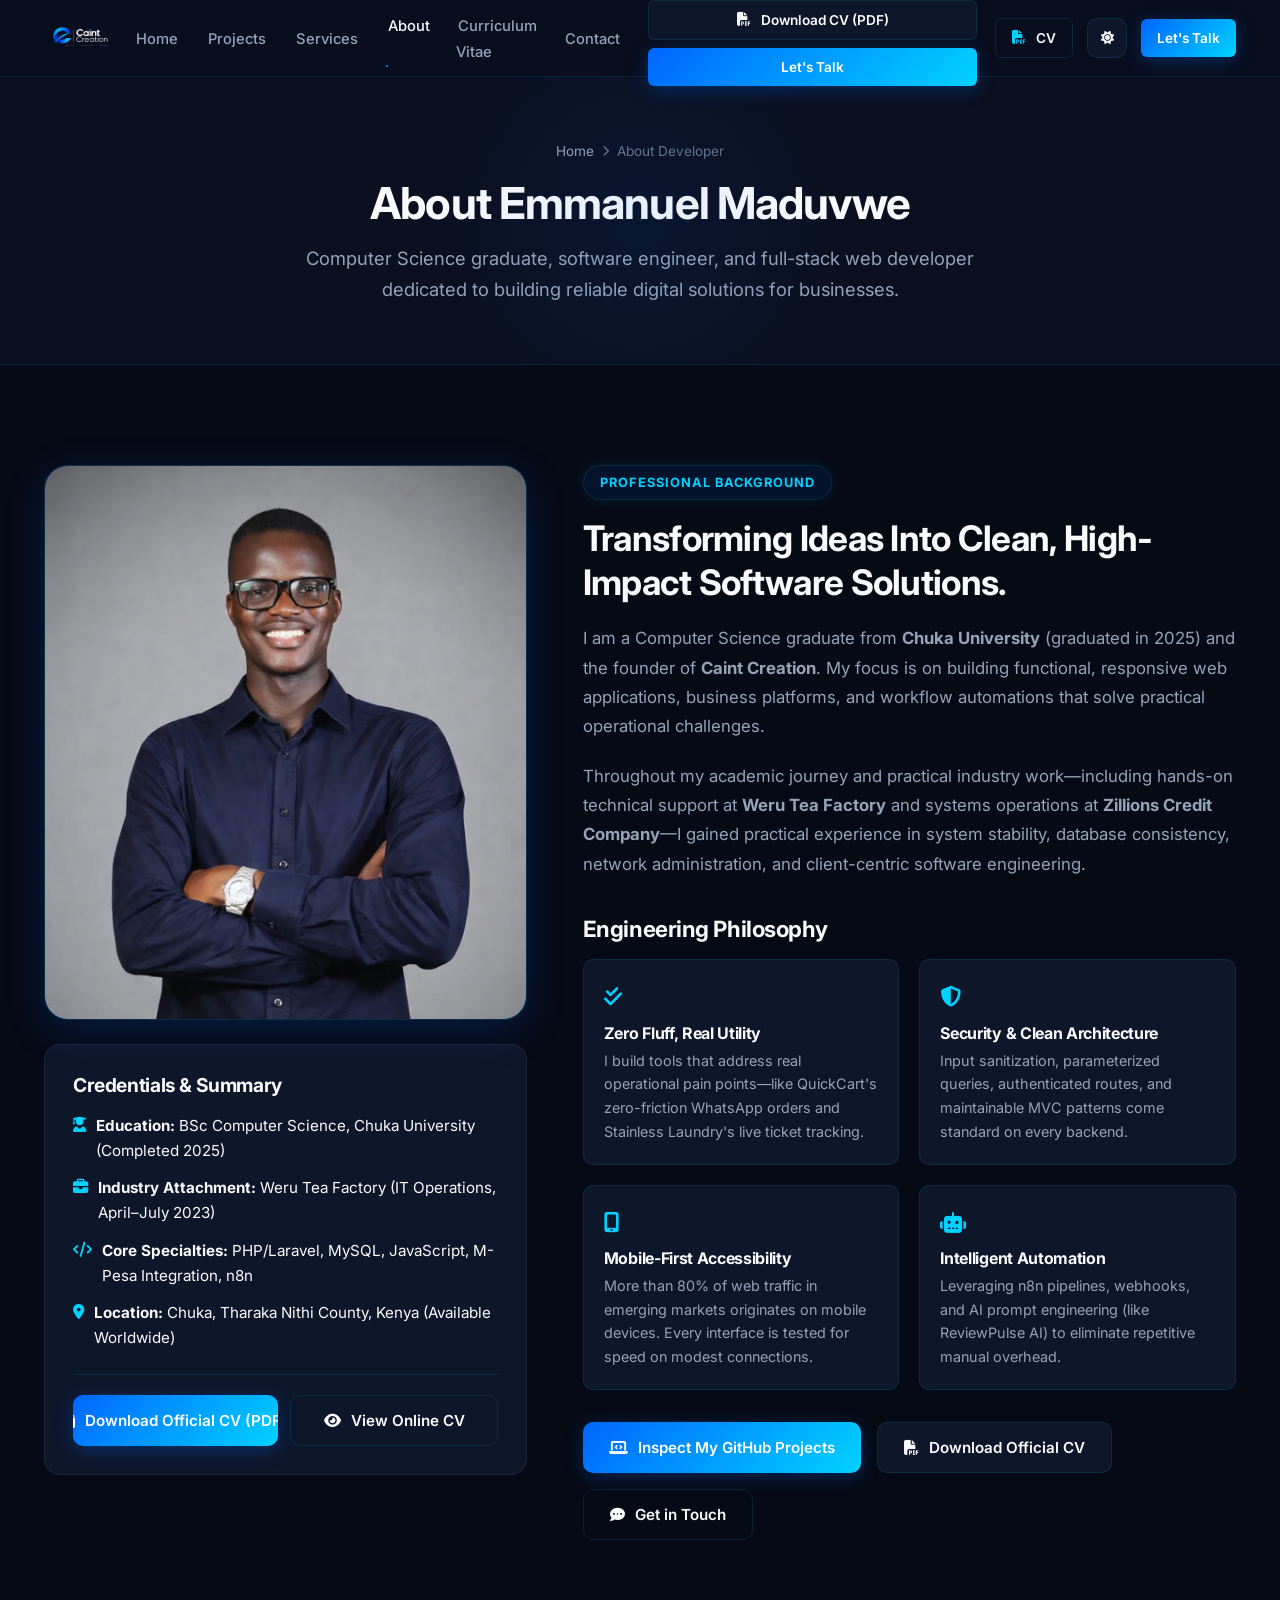
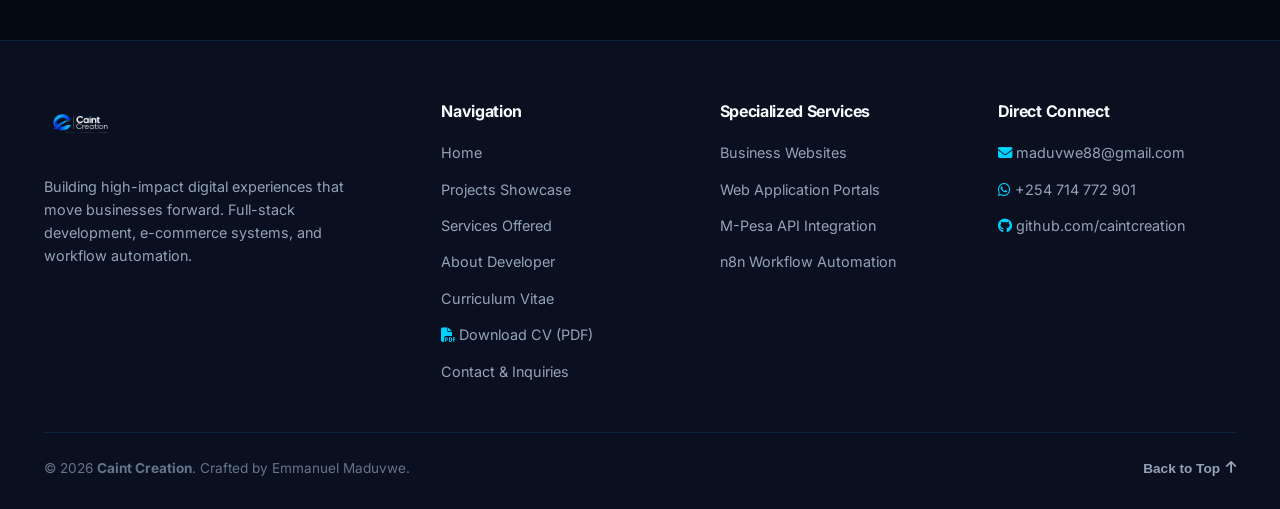
==== about.html @ a436d1d5 "Complete professional portfolio upgrade for Caint Creation: multi-page hub, verified GitHub projects" ====
<!DOCTYPE html>
<html lang="en">
<head>
  <meta charset="UTF-8">
  <meta name="viewport" content="width=device-width, initial-scale=1.0">
  <title>About Developer &amp; Brand | Caint Creation</title>
  <meta name="description" content="Learn more about Emmanuel Maduvwe, founder of Caint Creation. Computer Science graduate from Chuka University (2025), full-stack web developer, and software engineer in Kenya.">
  <link rel="canonical" href="https://caintcreation.dev/about.html">

  <link rel="icon" type="image/png" href="LOGO.png">
  <link rel="preconnect" href="https://fonts.googleapis.com">
  <link rel="preconnect" href="https://fonts.gstatic.com" crossorigin>
  <link href="https://fonts.googleapis.com/css2?family=Inter:wght@300;400;500;600;700;800;900&family=JetBrains+Mono:wght@400;500;600&display=swap" rel="stylesheet">
  <link rel="stylesheet" href="https://cdnjs.cloudflare.com/ajax/libs/font-awesome/6.5.1/css/all.min.css">
  <link rel="stylesheet" href="style.css">
</head>

<body class="dark-mode">
  <div id="scroll-progress"></div>
  <div class="nav-backdrop" id="nav-backdrop" aria-hidden="true"></div>

  <!-- Header -->
  <header>
    <nav class="navbar" aria-label="Main Navigation">
      <div class="container nav-container">
        <a href="index.html" class="logo" aria-label="Caint Creation Homepage">
          <img src="LOGO.png" alt="Caint Creation Official Logo" class="brand-logo-img">
        </a>

        <ul class="nav-links" id="nav-links">
          <li><a href="index.html" class="nav-link">Home</a></li>
          <li><a href="projects.html" class="nav-link">Projects</a></li>
          <li><a href="services.html" class="nav-link">Services</a></li>
          <li><a href="about.html" class="nav-link active">About</a></li>
          <li><a href="cv.html" class="nav-link">Curriculum Vitae</a></li>
          <li><a href="contact.html" class="nav-link">Contact</a></li>
          <li class="mobile-only" style="margin-top: 10px; width: 100%;">
            <a href="Emmanuel_Maduvwe_Professional_CV.pdf" download="Emmanuel_Maduvwe_Professional_CV.pdf" class="btn btn-secondary btn-sm" style="width: 100%; margin-bottom: 8px;">
              <i class="fas fa-file-pdf"></i> Download CV (PDF)
            </a>
            <a href="contact.html" class="btn btn-primary btn-sm" style="width: 100%;">Let's Talk</a>
          </li>
        </ul>

        <div class="nav-actions">
          <a href="Emmanuel_Maduvwe_Professional_CV.pdf" download="Emmanuel_Maduvwe_Professional_CV.pdf" class="btn btn-sm btn-outline desktop-only" title="Download Official CV PDF">
            <i class="fas fa-file-pdf highlight"></i> CV
          </a>
          <button class="theme-toggle" id="theme-toggle" aria-label="Toggle theme">
            <i class="fas fa-sun"></i>
          </button>
          <a href="contact.html" class="btn btn-primary btn-sm desktop-only">Let's Talk</a>
          <button class="hamburger" id="hamburger" aria-expanded="false" aria-label="Toggle navigation menu">
            <i class="fas fa-bars"></i>
          </button>
        </div>
      </div>
    </nav>
  </header>

  <main>
    <!-- Page Header -->
    <section class="page-header">
      <div class="container">
        <div class="breadcrumb">
          <a href="index.html">Home</a>
          <i class="fas fa-chevron-right" style="font-size: 0.7rem;"></i>
          <span>About Developer</span>
        </div>
        <h1 class="page-title">About Emmanuel Maduvwe</h1>
        <p class="page-desc">
          Computer Science graduate, software engineer, and full-stack web developer dedicated to building reliable digital solutions for businesses.
        </p>
      </div>
    </section>

    <!-- Detailed Biography Section -->
    <section class="section-padding">
      <div class="container">
        <div style="display: grid; grid-template-columns: 0.85fr 1.15fr; gap: 56px; align-items: start;">
          <!-- Visual & Credentials Card -->
          <div>
            <div class="portrait-frame" style="max-width: 100%; margin-bottom: 24px;">
              <img src="me2.png" alt="Emmanuel Maduvwe - Founder &amp; Developer at Caint Creation" class="portrait-img">
            </div>

            <div style="background: var(--bg-card); border: 1px solid var(--border-card); border-radius: var(--radius-lg); padding: 28px;">
              <h3 style="font-size: 1.2rem; margin-bottom: 16px;">Credentials &amp; Summary</h3>
              <ul style="list-style: none; display: flex; flex-direction: column; gap: 12px; font-size: 0.95rem;">
                <li style="display: flex; gap: 10px;">
                  <i class="fas fa-user-graduate highlight" style="margin-top: 4px;"></i>
                  <span><strong>Education:</strong> BSc Computer Science, Chuka University (Completed 2025)</span>
                </li>
                <li style="display: flex; gap: 10px;">
                  <i class="fas fa-briefcase highlight" style="margin-top: 4px;"></i>
                  <span><strong>Industry Attachment:</strong> Weru Tea Factory (IT Operations, April&ndash;July 2023)</span>
                </li>
                <li style="display: flex; gap: 10px;">
                  <i class="fas fa-code highlight" style="margin-top: 4px;"></i>
                  <span><strong>Core Specialties:</strong> PHP/Laravel, MySQL, JavaScript, M-Pesa Integration, n8n</span>
                </li>
                <li style="display: flex; gap: 10px;">
                  <i class="fas fa-map-marker-alt highlight" style="margin-top: 4px;"></i>
                  <span><strong>Location:</strong> Chuka, Tharaka Nithi County, Kenya (Available Worldwide)</span>
                </li>
              </ul>

              <div style="margin-top: 24px; padding-top: 20px; border-top: 1px solid var(--border-color); display: flex; gap: 12px; flex-wrap: wrap;">
                <a href="Emmanuel_Maduvwe_Professional_CV.pdf" download="Emmanuel_Maduvwe_Professional_CV.pdf" class="btn btn-primary" style="flex: 1;">
                  <i class="fas fa-file-download"></i> Download Official CV (PDF)
                </a>
                <a href="cv.html" class="btn btn-outline" style="flex: 1;">
                  <i class="fas fa-eye"></i> View Online CV
                </a>
              </div>
            </div>
          </div>

          <!-- Professional Story -->
          <div>
            <span class="section-eyebrow">Professional Background</span>
            <h2 style="font-size: 2.2rem; margin-bottom: 20px; letter-spacing: -0.02em;">
              Transforming Ideas Into Clean, High-Impact Software Solutions.
            </h2>

            <p style="font-size: 1.05rem; line-height: 1.75; color: var(--text-secondary); margin-bottom: 20px;">
              I am a Computer Science graduate from <strong>Chuka University</strong> (graduated in 2025) and the founder of <strong>Caint Creation</strong>. My focus is on building functional, responsive web applications, business platforms, and workflow automations that solve practical operational challenges.
            </p>

            <p style="font-size: 1.05rem; line-height: 1.75; color: var(--text-secondary); margin-bottom: 20px;">
              Throughout my academic journey and practical industry work—including hands-on technical support at <strong>Weru Tea Factory</strong> and systems operations at <strong>Zillions Credit Company</strong>—I gained practical experience in system stability, database consistency, network administration, and client-centric software engineering.
            </p>

            <h3 style="font-size: 1.4rem; margin-top: 36px; margin-bottom: 16px;">Engineering Philosophy</h3>
            <div style="display: grid; grid-template-columns: 1fr 1fr; gap: 20px; margin-bottom: 32px;">
              <div style="background: var(--bg-card); padding: 20px; border-radius: var(--radius-md); border: 1px solid var(--border-color);">
                <div style="font-size: 1.3rem; color: var(--accent-primary); margin-bottom: 8px;"><i class="fas fa-check-double"></i></div>
                <h4 style="margin-bottom: 6px;">Zero Fluff, Real Utility</h4>
                <p style="font-size: 0.9rem; color: var(--text-secondary);">I build tools that address real operational pain points—like QuickCart's zero-friction WhatsApp orders and Stainless Laundry's live ticket tracking.</p>
              </div>

              <div style="background: var(--bg-card); padding: 20px; border-radius: var(--radius-md); border: 1px solid var(--border-color);">
                <div style="font-size: 1.3rem; color: var(--accent-primary); margin-bottom: 8px;"><i class="fas fa-shield-alt"></i></div>
                <h4 style="margin-bottom: 6px;">Security &amp; Clean Architecture</h4>
                <p style="font-size: 0.9rem; color: var(--text-secondary);">Input sanitization, parameterized queries, authenticated routes, and maintainable MVC patterns come standard on every backend.</p>
              </div>

              <div style="background: var(--bg-card); padding: 20px; border-radius: var(--radius-md); border: 1px solid var(--border-color);">
                <div style="font-size: 1.3rem; color: var(--accent-primary); margin-bottom: 8px;"><i class="fas fa-mobile-alt"></i></div>
                <h4 style="margin-bottom: 6px;">Mobile-First Accessibility</h4>
                <p style="font-size: 0.9rem; color: var(--text-secondary);">More than 80% of web traffic in emerging markets originates on mobile devices. Every interface is tested for speed on modest connections.</p>
              </div>

              <div style="background: var(--bg-card); padding: 20px; border-radius: var(--radius-md); border: 1px solid var(--border-color);">
                <div style="font-size: 1.3rem; color: var(--accent-primary); margin-bottom: 8px;"><i class="fas fa-robot"></i></div>
                <h4 style="margin-bottom: 6px;">Intelligent Automation</h4>
                <p style="font-size: 0.9rem; color: var(--text-secondary);">Leveraging n8n pipelines, webhooks, and AI prompt engineering (like ReviewPulse AI) to eliminate repetitive manual overhead.</p>
              </div>
            </div>

            <div style="display: flex; gap: 16px; flex-wrap: wrap;">
              <a href="projects.html" class="btn btn-primary">
                <i class="fas fa-laptop-code"></i> Inspect My GitHub Projects
              </a>
              <a href="Emmanuel_Maduvwe_Professional_CV.pdf" download="Emmanuel_Maduvwe_Professional_CV.pdf" class="btn btn-secondary">
                <i class="fas fa-file-pdf"></i> Download Official CV
              </a>
              <a href="contact.html" class="btn btn-outline">
                <i class="fas fa-comment-dots"></i> Get in Touch
              </a>
            </div>
          </div>
        </div>
      </div>
    </section>
  </main>

  <!-- Footer -->
  <footer class="footer">
    <div class="container">
      <div class="footer-top">
        <div class="footer-brand">
          <a href="index.html" class="logo" style="margin-bottom: 12px; display: inline-flex;">
            <img src="LOGO.png" alt="Caint Creation Logo" class="brand-logo-img">
          </a>
          <p>
            Building high-impact digital experiences that move businesses forward. Full-stack development, e-commerce systems, and workflow automation.
          </p>
        </div>

        <div class="footer-col">
          <h4>Navigation</h4>
          <ul class="footer-links">
            <li><a href="index.html">Home</a></li>
            <li><a href="projects.html">Projects Showcase</a></li>
            <li><a href="services.html">Services Offered</a></li>
            <li><a href="about.html">About Developer</a></li>
            <li><a href="cv.html">Curriculum Vitae</a></li>
            <li><a href="Emmanuel_Maduvwe_Professional_CV.pdf" download="Emmanuel_Maduvwe_Professional_CV.pdf"><i class="fas fa-file-pdf highlight"></i> Download CV (PDF)</a></li>
            <li><a href="contact.html">Contact &amp; Inquiries</a></li>
          </ul>
        </div>

        <div class="footer-col">
          <h4>Specialized Services</h4>
          <ul class="footer-links">
            <li><a href="services.html#websites">Business Websites</a></li>
            <li><a href="services.html#webapps">Web Application Portals</a></li>
            <li><a href="services.html#payments">M-Pesa API Integration</a></li>
            <li><a href="services.html#automation">n8n Workflow Automation</a></li>
          </ul>
        </div>

        <div class="footer-col">
          <h4>Direct Connect</h4>
          <ul class="footer-links">
            <li><a href="mailto:maduvwe88@gmail.com"><i class="fas fa-envelope highlight"></i> maduvwe88@gmail.com</a></li>
            <li><a href="https://wa.me/254714772901" target="_blank" rel="noopener noreferrer"><i class="fab fa-whatsapp highlight"></i> +254 714 772 901</a></li>
            <li><a href="https://github.com/caintcreation" target="_blank" rel="noopener noreferrer"><i class="fab fa-github highlight"></i> github.com/caintcreation</a></li>
          </ul>
        </div>
      </div>

      <div class="footer-bottom">
        <div>
          &copy; <span id="current-year">2026</span> <strong>Caint Creation</strong>. Crafted by Emmanuel Maduvwe.
        </div>
        <button class="back-to-top" id="back-to-top" aria-label="Scroll back to top">
          Back to Top <i class="fas fa-arrow-up"></i>
        </button>
      </div>
    </div>
  </footer>

  <script src="script.js"></script>
</body>
</html>
---- style.css ----
/* ==========================================================================
   CAINT CREATION - OFFICIAL BRAND DESIGN SYSTEM
   Colors extracted directly from official LOGO.png
   Electric Royal Blue & Vibrant Cyan Theme
   ========================================================================== */

/* --------------------------------------------------------------------------
   CSS VARIABLES & THEMING (LOGO-DERIVED COLORS)
   -------------------------------------------------------------------------- */
:root {
  /* Fonts */
  --font-main: 'Inter', system-ui, -apple-system, BlinkMacSystemFont, 'Segoe UI', Roboto, sans-serif;
  --font-mono: 'JetBrains Mono', 'Fira Code', 'Courier New', monospace;

  /* Official Brand Colors from LOGO.png */
  --brand-blue: #0066ff;
  --brand-cyan: #00d2ff;
  --brand-navy: #0a192f;
  --brand-gradient: linear-gradient(135deg, #0066ff 0%, #00d2ff 100%);
  --brand-gradient-hover: linear-gradient(135deg, #0052cc 0%, #00b4d8 100%);

  /* Transitions */
  --transition-fast: 0.15s ease;
  --transition-normal: 0.25s cubic-bezier(0.16, 1, 0.3, 1);
  --transition-slow: 0.45s cubic-bezier(0.16, 1, 0.3, 1);

  /* Container & Radius */
  --container-max: 1240px;
  --radius-sm: 6px;
  --radius-md: 10px;
  --radius-lg: 16px;
  --radius-xl: 24px;
  --radius-full: 9999px;
}

/* Dark Mode (Default) */
body.dark-mode {
  --bg-primary: #060a14;
  --bg-secondary: #0a1020;
  --bg-card: #0e162a;
  --bg-card-hover: #14203a;
  --bg-input: #0a1122;
  --bg-glass: rgba(10, 16, 32, 0.85);

  --border-color: rgba(0, 210, 255, 0.12);
  --border-color-hover: rgba(0, 210, 255, 0.4);
  --border-card: rgba(255, 255, 255, 0.07);

  --text-primary: #f8fafc;
  --text-secondary: #94a3b8;
  --text-muted: #64748b;

  --accent-primary: #00d2ff;
  --accent-secondary: #0066ff;
  --accent-glow: rgba(0, 210, 255, 0.22);
  --accent-glow-blue: rgba(0, 102, 255, 0.3);

  --success-color: #10b981;
  --success-bg: rgba(16, 185, 129, 0.12);
  --warning-color: #f59e0b;
  --warning-bg: rgba(245, 158, 11, 0.12);

  --shadow-sm: 0 2px 8px rgba(0, 0, 0, 0.4);
  --shadow-md: 0 8px 28px rgba(0, 0, 0, 0.5);
  --shadow-lg: 0 16px 45px rgba(0, 0, 0, 0.7);
  --shadow-glow: 0 0 35px rgba(0, 210, 255, 0.22);

  --logo-filter: none;
}

/* Light Mode */
body.light-mode {
  --bg-primary: #f8fafc;
  --bg-secondary: #ffffff;
  --bg-card: #ffffff;
  --bg-card-hover: #f1f5f9;
  --bg-input: #f8fafc;
  --bg-glass: rgba(255, 255, 255, 0.9);

  --border-color: #e2e8f0;
  --border-color-hover: #0066ff;
  --border-card: #e2e8f0;

  --text-primary: #0f172a;
  --text-secondary: #475569;
  --text-muted: #64748b;

  --accent-primary: #0066ff;
  --accent-secondary: #00d2ff;
  --accent-glow: rgba(0, 102, 255, 0.15);
  --accent-glow-blue: rgba(0, 102, 255, 0.2);

  --success-color: #059669;
  --success-bg: rgba(5, 150, 105, 0.1);
  --warning-color: #d97706;
  --warning-bg: rgba(217, 119, 6, 0.1);

  --shadow-sm: 0 2px 8px rgba(15, 23, 42, 0.05);
  --shadow-md: 0 8px 24px rgba(15, 23, 42, 0.08);
  --shadow-lg: 0 16px 40px rgba(15, 23, 42, 0.12);
  --shadow-glow: 0 0 30px rgba(0, 102, 255, 0.15);

  --logo-filter: drop-shadow(0 0 1px rgba(0, 0, 0, 0.6));
}

/* --------------------------------------------------------------------------
   GLOBAL RESET & BASE STYLES
   -------------------------------------------------------------------------- */
*, *::before, *::after {
  box-sizing: border-box;
  margin: 0;
  padding: 0;
}

html {
  font-family: var(--font-main);
  scroll-behavior: smooth;
  font-size: 16px;
  -webkit-text-size-adjust: 100%;
}

body {
  background-color: var(--bg-primary);
  color: var(--text-primary);
  line-height: 1.65;
  overflow-x: hidden;
  position: relative;
  transition: background-color var(--transition-normal), color var(--transition-normal);
  min-height: 100vh;
  display: flex;
  flex-direction: column;
}

main {
  flex: 1 0 auto;
}

body.no-scroll {
  overflow: hidden;
}

/* Scroll Progress Bar at very top */
#scroll-progress {
  position: fixed;
  top: 0;
  left: 0;
  height: 3px;
  width: 0%;
  background: var(--brand-gradient);
  z-index: 2001;
  box-shadow: 0 0 12px var(--brand-cyan);
  transition: width 0.1s linear;
}

/* Focus outline */
:focus-visible {
  outline: 2px solid var(--accent-primary);
  outline-offset: 3px;
}

/* Typography */
h1, h2, h3, h4, h5, h6 {
  color: var(--text-primary);
  font-weight: 700;
  line-height: 1.25;
  letter-spacing: -0.02em;
}

p {
  color: var(--text-secondary);
}

a {
  color: inherit;
  text-decoration: none;
  transition: color var(--transition-fast);
}

img, svg {
  max-width: 100%;
  height: auto;
  display: block;
}

/* Container */
.container {
  width: 100%;
  max-width: var(--container-max);
  margin-left: auto;
  margin-right: auto;
  padding-left: 24px;
  padding-right: 24px;
}

.section-padding {
  padding-top: 100px;
  padding-bottom: 100px;
}

.text-center {
  text-align: center;
}

.text-gradient {
  background: var(--brand-gradient);
  -webkit-background-clip: text;
  -webkit-text-fill-color: transparent;
}

.highlight {
  color: var(--accent-primary);
}

/* Section Header */
.section-header {
  max-width: 740px;
  margin: 0 auto 56px auto;
  text-align: center;
}

.section-eyebrow {
  display: inline-flex;
  align-items: center;
  gap: 8px;
  padding: 6px 16px;
  border-radius: var(--radius-full);
  background: rgba(0, 102, 255, 0.1);
  color: var(--accent-primary);
  font-size: 0.8rem;
  font-weight: 700;
  text-transform: uppercase;
  letter-spacing: 0.08em;
  margin-bottom: 16px;
  border: 1px solid var(--border-color);
  box-shadow: 0 0 15px rgba(0, 210, 255, 0.1);
}

.section-title {
  font-size: 2.35rem;
  margin-bottom: 16px;
  letter-spacing: -0.03em;
}

.section-subtitle {
  font-size: 1.1rem;
  color: var(--text-secondary);
  line-height: 1.6;
}

/* --------------------------------------------------------------------------
   BUTTONS & BADGES
   -------------------------------------------------------------------------- */
.btn {
  display: inline-flex;
  align-items: center;
  justify-content: center;
  gap: 10px;
  padding: 12px 26px;
  border-radius: var(--radius-md);
  font-size: 0.95rem;
  font-weight: 600;
  cursor: pointer;
  border: 1px solid transparent;
  transition: all var(--transition-normal);
  text-decoration: none;
  white-space: nowrap;
  position: relative;
  overflow: hidden;
}

.btn-sm {
  padding: 8px 16px;
  font-size: 0.85rem;
  border-radius: var(--radius-sm);
}

.btn-lg {
  padding: 14px 32px;
  font-size: 1.05rem;
  border-radius: var(--radius-lg);
}

.btn-primary {
  background: var(--brand-gradient);
  color: #ffffff;
  border: none;
  box-shadow: 0 4px 18px var(--accent-glow-blue);
}

.btn-primary:hover {
  background: var(--brand-gradient-hover);
  color: #ffffff;
  transform: translateY(-2px);
  box-shadow: 0 8px 24px rgba(0, 102, 255, 0.45);
}

.btn-secondary {
  background-color: var(--bg-card);
  color: var(--text-primary);
  border-color: var(--border-color);
}

.btn-secondary:hover {
  background-color: var(--bg-card-hover);
  border-color: var(--accent-primary);
  color: var(--accent-primary);
  transform: translateY(-2px);
}

.btn-outline {
  background-color: transparent;
  color: var(--text-primary);
  border-color: var(--border-color);
}

.btn-outline:hover {
  border-color: var(--accent-primary);
  color: var(--accent-primary);
  background-color: var(--accent-glow);
  transform: translateY(-2px);
}

.badge {
  display: inline-flex;
  align-items: center;
  gap: 6px;
  padding: 4px 12px;
  border-radius: var(--radius-full);
  font-size: 0.75rem;
  font-weight: 700;
  letter-spacing: 0.02em;
}

.badge-live {
  background-color: rgba(16, 185, 129, 0.18);
  color: #10b981;
  border: 1px solid rgba(16, 185, 129, 0.4);
}

.badge-primary {
  background: rgba(0, 102, 255, 0.18);
  color: #00d2ff;
  border: 1px solid rgba(0, 210, 255, 0.35);
}

.badge-success {
  background-color: var(--success-bg);
  color: var(--success-color);
  border: 1px solid rgba(16, 185, 129, 0.3);
}

/* --------------------------------------------------------------------------
   NAVBAR & BRAND LOGO
   -------------------------------------------------------------------------- */
.navbar {
  position: sticky;
  top: 0;
  left: 0;
  width: 100%;
  z-index: 1000;
  background-color: var(--bg-glass);
  backdrop-filter: blur(16px);
  -webkit-backdrop-filter: blur(16px);
  border-bottom: 1px solid var(--border-color);
  transition: all var(--transition-normal);
}

.navbar.scrolled {
  box-shadow: var(--shadow-sm);
  background-color: var(--bg-secondary);
}

.nav-container {
  display: flex;
  align-items: center;
  justify-content: space-between;
  height: 76px;
}

/* Brand Logo using LOGO.png */
.logo {
  display: flex;
  align-items: center;
  gap: 12px;
  text-decoration: none;
}

.brand-logo-img {
  height: 48px;
  width: auto;
  max-width: 220px;
  object-fit: contain;
  transition: transform var(--transition-fast);
  filter: var(--logo-filter);
}

.logo:hover .brand-logo-img {
  transform: scale(1.03);
}

.nav-links {
  display: flex;
  align-items: center;
  gap: 26px;
  list-style: none;
}

.nav-link {
  font-size: 0.92rem;
  font-weight: 500;
  color: var(--text-secondary);
  padding: 6px 2px;
  position: relative;
  transition: color var(--transition-fast);
}

.nav-link:hover,
.nav-link.active {
  color: var(--text-primary);
}

.nav-link.active::after {
  content: '';
  position: absolute;
  bottom: 0;
  left: 0;
  width: 100%;
  height: 2px;
  background: var(--brand-gradient);
  border-radius: var(--radius-full);
}

.nav-actions {
  display: flex;
  align-items: center;
  gap: 14px;
}

.theme-toggle {
  background: var(--bg-card);
  border: 1px solid var(--border-color);
  color: var(--text-primary);
  width: 40px;
  height: 40px;
  border-radius: var(--radius-md);
  display: flex;
  align-items: center;
  justify-content: center;
  cursor: pointer;
  transition: all var(--transition-fast);
}

.theme-toggle:hover {
  border-color: var(--accent-primary);
  color: var(--accent-primary);
  background-color: var(--accent-glow);
}

.hamburger {
  display: none;
  background: transparent;
  border: none;
  color: var(--text-primary);
  font-size: 1.4rem;
  cursor: pointer;
  padding: 8px;
}

.nav-backdrop {
  position: fixed;
  top: 0;
  left: 0;
  width: 100%;
  height: 100%;
  background: rgba(0, 0, 0, 0.7);
  backdrop-filter: blur(4px);
  z-index: 998;
  opacity: 0;
  visibility: hidden;
  transition: opacity var(--transition-normal);
}

.nav-backdrop.active {
  opacity: 1;
  visibility: visible;
}

/* --------------------------------------------------------------------------
   HERO SECTION
   -------------------------------------------------------------------------- */
.hero {
  padding-top: 80px;
  padding-bottom: 96px;
  position: relative;
  overflow: hidden;
}

/* Glowing background ambient orbs */
.hero::before {
  content: '';
  position: absolute;
  top: -120px;
  left: 50%;
  transform: translateX(-50%);
  width: 600px;
  height: 450px;
  background: radial-gradient(circle, rgba(0, 102, 255, 0.15) 0%, rgba(0, 210, 255, 0.08) 50%, transparent 70%);
  pointer-events: none;
  z-index: 0;
}

.hero-container {
  display: grid;
  grid-template-columns: 1.15fr 0.85fr;
  align-items: center;
  gap: 48px;
  position: relative;
  z-index: 1;
}

.hero-content {
  position: relative;
  z-index: 2;
}

.hero-pill {
  display: inline-flex;
  align-items: center;
  gap: 8px;
  padding: 6px 16px;
  border-radius: var(--radius-full);
  background: var(--bg-card);
  border: 1px solid var(--border-color);
  font-size: 0.85rem;
  font-weight: 500;
  color: var(--text-secondary);
  margin-bottom: 24px;
}

.hero-pill .pulse-dot {
  width: 8px;
  height: 8px;
  border-radius: 50%;
  background-color: var(--brand-cyan);
  box-shadow: 0 0 10px var(--brand-cyan);
  animation: pulse-glow 2s infinite;
}

@keyframes pulse-glow {
  0% { transform: scale(0.95); box-shadow: 0 0 0 0 rgba(0, 210, 255, 0.7); }
  70% { transform: scale(1.1); box-shadow: 0 0 0 8px rgba(0, 210, 255, 0); }
  100% { transform: scale(0.95); box-shadow: 0 0 0 0 rgba(0, 210, 255, 0); }
}

.hero-title {
  font-size: 3.3rem;
  font-weight: 800;
  line-height: 1.15;
  margin-bottom: 20px;
  letter-spacing: -0.03em;
}

.hero-subtitle {
  font-size: 1.25rem;
  font-weight: 600;
  color: var(--accent-primary);
  margin-bottom: 20px;
}

.hero-description {
  font-size: 1.05rem;
  color: var(--text-secondary);
  line-height: 1.7;
  margin-bottom: 32px;
  max-width: 600px;
}

.hero-actions {
  display: flex;
  align-items: center;
  flex-wrap: wrap;
  gap: 16px;
  margin-bottom: 40px;
}

.hero-trust-bar {
  display: flex;
  align-items: center;
  flex-wrap: wrap;
  gap: 24px;
  padding-top: 24px;
  border-top: 1px solid var(--border-color);
}

.trust-item {
  display: flex;
  align-items: center;
  gap: 8px;
  font-size: 0.85rem;
  color: var(--text-secondary);
  font-weight: 500;
}

.trust-item i {
  color: var(--accent-primary);
  font-size: 1rem;
}

/* Hero Portrait Visual */
.hero-visual {
  position: relative;
  display: flex;
  justify-content: center;
  align-items: center;
}

.portrait-frame {
  position: relative;
  width: 100%;
  max-width: 380px;
  aspect-ratio: 1 / 1.15;
  border-radius: var(--radius-xl);
  overflow: hidden;
  background: var(--bg-card);
  border: 1px solid var(--border-color);
  box-shadow: 0 10px 40px rgba(0, 102, 255, 0.2);
}

.portrait-frame::before {
  content: '';
  position: absolute;
  inset: -1px;
  border-radius: var(--radius-xl);
  padding: 1px;
  background: var(--brand-gradient);
  -webkit-mask: linear-gradient(#fff 0 0) content-box, linear-gradient(#fff 0 0);
  -webkit-mask-composite: xor;
  mask-composite: exclude;
  pointer-events: none;
}

.portrait-img {
  width: 100%;
  height: 100%;
  object-fit: cover;
  object-position: top center;
  transition: transform var(--transition-slow);
}

.portrait-frame:hover .portrait-img {
  transform: scale(1.03);
}

/* Floating Status Cards */
.floating-badge {
  position: absolute;
  padding: 10px 18px;
  background: var(--bg-glass);
  backdrop-filter: blur(14px);
  border: 1px solid var(--border-color);
  border-radius: var(--radius-md);
  box-shadow: var(--shadow-md);
  display: flex;
  align-items: center;
  gap: 12px;
  z-index: 3;
  animation: float-slow 4s ease-in-out infinite alternate;
}

@keyframes float-slow {
  0% { transform: translateY(0); }
  100% { transform: translateY(-8px); }
}

.floating-badge-top {
  top: 15px;
  right: -15px;
}

.floating-badge-bottom {
  bottom: 25px;
  left: -20px;
  animation-delay: -2s;
}

.floating-icon {
  width: 38px;
  height: 38px;
  border-radius: var(--radius-sm);
  background: var(--brand-gradient);
  color: #ffffff;
  display: flex;
  align-items: center;
  justify-content: center;
  font-size: 1.1rem;
}

.floating-text strong {
  display: block;
  font-size: 0.85rem;
  color: var(--text-primary);
}

.floating-text span {
  font-size: 0.72rem;
  color: var(--text-muted);
}

/* --------------------------------------------------------------------------
   PROJECTS SECTION & CARDS
   -------------------------------------------------------------------------- */
.projects {
  background-color: var(--bg-secondary);
}

.filter-bar {
  display: flex;
  align-items: center;
  justify-content: center;
  flex-wrap: wrap;
  gap: 10px;
  margin-bottom: 40px;
}

.filter-btn {
  background: var(--bg-card);
  border: 1px solid var(--border-color);
  color: var(--text-secondary);
  padding: 8px 18px;
  border-radius: var(--radius-full);
  font-size: 0.88rem;
  font-weight: 500;
  cursor: pointer;
  transition: all var(--transition-fast);
}

.filter-btn:hover {
  border-color: var(--accent-primary);
  color: var(--text-primary);
}

.filter-btn.active {
  background: var(--brand-gradient);
  border-color: transparent;
  color: #ffffff;
  font-weight: 700;
  box-shadow: 0 2px 14px var(--accent-glow-blue);
}

.projects-grid {
  display: grid;
  grid-template-columns: repeat(auto-fill, minmax(360px, 1fr));
  gap: 32px;
}

.project-card {
  background: var(--bg-card);
  border: 1px solid var(--border-card);
  border-radius: var(--radius-lg);
  overflow: hidden;
  display: flex;
  flex-direction: column;
  transition: all var(--transition-normal);
  position: relative;
}

.project-card:hover {
  border-color: var(--border-color-hover);
  transform: translateY(-6px);
  box-shadow: 0 12px 30px rgba(0, 102, 255, 0.25);
}

.project-thumb-wrapper {
  position: relative;
  width: 100%;
  aspect-ratio: 16 / 10;
  overflow: hidden;
  background: linear-gradient(135deg, #0e162a 0%, #172554 100%);
  display: flex;
  align-items: center;
  justify-content: center;
}

.project-thumb {
  width: 100%;
  height: 100%;
  display: block;
  object-fit: cover;
  object-position: top center;
  transition: transform var(--transition-slow);
}

.project-card:hover .project-thumb {
  transform: scale(1.05);
}

.project-thumb-overlay {
  position: absolute;
  inset: 0;
  background: linear-gradient(to top, rgba(6, 10, 20, 0.75) 0%, rgba(6, 10, 20, 0.1) 40%, transparent 100%);
  display: flex;
  align-items: flex-end;
  justify-content: space-between;
  padding: 16px;
  pointer-events: none;
}

.project-thumb-overlay .badge {
  pointer-events: auto;
}

.project-body {
  padding: 24px;
  display: flex;
  flex-direction: column;
  flex-grow: 1;
}

.project-meta-top {
  display: flex;
  align-items: center;
  justify-content: space-between;
  margin-bottom: 12px;
}

.project-category {
  font-size: 0.78rem;
  font-weight: 700;
  color: var(--accent-primary);
  text-transform: uppercase;
  letter-spacing: 0.05em;
}

.project-card-title {
  font-size: 1.35rem;
  margin-bottom: 8px;
  line-height: 1.3;
}

.project-card-tagline {
  font-size: 0.9rem;
  color: var(--text-secondary);
  line-height: 1.55;
  margin-bottom: 16px;
  flex-grow: 1;
}

.project-tech-tags {
  display: flex;
  flex-wrap: wrap;
  gap: 6px;
  margin-bottom: 24px;
}

.tech-tag {
  font-size: 0.75rem;
  font-family: var(--font-mono);
  background: var(--bg-input);
  color: var(--text-secondary);
  padding: 4px 10px;
  border-radius: var(--radius-sm);
  border: 1px solid var(--border-color);
}

.project-card-actions {
  display: flex;
  align-items: center;
  justify-content: space-between;
  gap: 12px;
  padding-top: 16px;
  border-top: 1px solid var(--border-color);
}

.project-links {
  display: flex;
  align-items: center;
  gap: 8px;
}

.icon-btn {
  width: 38px;
  height: 38px;
  border-radius: var(--radius-sm);
  border: 1px solid var(--border-color);
  background: var(--bg-input);
  color: var(--text-secondary);
  display: inline-flex;
  align-items: center;
  justify-content: center;
  transition: all var(--transition-fast);
}

.icon-btn:hover {
  border-color: var(--accent-primary);
  color: var(--accent-primary);
  background-color: var(--accent-glow);
}

/* --------------------------------------------------------------------------
   INTERACTIVE PROJECT PREVIEW MODAL (LIVE VIEW + SCREENSHOTS)
   -------------------------------------------------------------------------- */
.modal-backdrop {
  position: fixed;
  inset: 0;
  background: rgba(4, 8, 16, 0.88);
  backdrop-filter: blur(10px);
  -webkit-backdrop-filter: blur(10px);
  z-index: 2000;
  display: flex;
  align-items: center;
  justify-content: center;
  padding: 20px;
  opacity: 0;
  visibility: hidden;
  transition: all var(--transition-normal);
}

.modal-backdrop.active {
  opacity: 1;
  visibility: visible;
}

.modal-container {
  width: 100%;
  max-width: 1050px;
  max-height: 92vh;
  background: var(--bg-card);
  border: 1px solid var(--border-color);
  border-radius: var(--radius-xl);
  overflow-y: auto;
  box-shadow: 0 20px 60px rgba(0, 0, 0, 0.8);
  position: relative;
  transform: translateY(24px) scale(0.97);
  transition: transform var(--transition-normal);
  display: flex;
  flex-direction: column;
}

.modal-backdrop.active .modal-container {
  transform: translateY(0) scale(1);
}

.modal-header {
  padding: 20px 28px;
  border-bottom: 1px solid var(--border-color);
  display: flex;
  align-items: center;
  justify-content: space-between;
  position: sticky;
  top: 0;
  background: var(--bg-card);
  z-index: 20;
}

.modal-mode-tabs {
  display: flex;
  gap: 8px;
}

.modal-tab-btn {
  background: var(--bg-input);
  border: 1px solid var(--border-color);
  color: var(--text-secondary);
  padding: 6px 14px;
  border-radius: var(--radius-md);
  font-size: 0.85rem;
  font-weight: 600;
  cursor: pointer;
  display: inline-flex;
  align-items: center;
  gap: 6px;
  transition: all var(--transition-fast);
}

.modal-tab-btn.active {
  background: var(--brand-gradient);
  color: #fff;
  border-color: transparent;
}

.modal-close-btn {
  background: var(--bg-input);
  border: 1px solid var(--border-color);
  color: var(--text-secondary);
  width: 36px;
  height: 36px;
  border-radius: 50%;
  font-size: 1.2rem;
  display: flex;
  align-items: center;
  justify-content: center;
  cursor: pointer;
  transition: all var(--transition-fast);
}

.modal-close-btn:hover {
  border-color: var(--accent-primary);
  color: var(--accent-primary);
}

.modal-body {
  padding: 28px;
}

/* Device Viewport Bar */
.viewport-switch-bar {
  display: flex;
  align-items: center;
  justify-content: space-between;
  background: var(--bg-input);
  border: 1px solid var(--border-color);
  border-radius: var(--radius-md) var(--radius-md) 0 0;
  padding: 8px 16px;
  margin-bottom: 0;
}

.viewport-buttons {
  display: flex;
  gap: 6px;
}

.device-btn {
  background: transparent;
  border: 1px solid transparent;
  color: var(--text-secondary);
  padding: 4px 10px;
  border-radius: var(--radius-sm);
  font-size: 0.8rem;
  cursor: pointer;
  display: flex;
  align-items: center;
  gap: 6px;
}

.device-btn.active, .device-btn:hover {
  background: var(--bg-card);
  border-color: var(--border-color);
  color: var(--accent-primary);
}

.browser-url-pill {
  font-family: var(--font-mono);
  font-size: 0.78rem;
  color: var(--accent-primary);
  background: var(--bg-card);
  padding: 4px 12px;
  border-radius: var(--radius-full);
  border: 1px solid var(--border-color);
  display: flex;
  align-items: center;
  gap: 6px;
  max-width: 400px;
  overflow: hidden;
  text-overflow: ellipsis;
  white-space: nowrap;
}

/* Modal Preview Frame Container */
.modal-frame-stage {
  background: #000000;
  border: 1px solid var(--border-color);
  border-top: none;
  border-radius: 0 0 var(--radius-md) var(--radius-md);
  margin-bottom: 24px;
  display: flex;
  justify-content: center;
  align-items: center;
  overflow: hidden;
  position: relative;
  min-height: 480px;
}

.modal-live-iframe {
  width: 100%;
  height: 520px;
  border: none;
  background: #ffffff;
  transition: width var(--transition-normal);
}

.modal-live-iframe.tablet-view {
  width: 768px;
  border-left: 1px solid var(--border-color);
  border-right: 1px solid var(--border-color);
}

.modal-live-iframe.mobile-view {
  width: 375px;
  border-left: 1px solid var(--border-color);
  border-right: 1px solid var(--border-color);
}

.modal-main-img {
  width: 100%;
  height: 100%;
  object-fit: cover;
  display: block;
}

.modal-gallery-thumbs {
  display: flex;
  gap: 12px;
  margin-bottom: 24px;
  overflow-x: auto;
  padding-bottom: 8px;
}

.gallery-thumb {
  width: 110px;
  height: 70px;
  border-radius: var(--radius-sm);
  border: 2px solid var(--border-color);
  overflow: hidden;
  cursor: pointer;
  opacity: 0.7;
  transition: all var(--transition-fast);
  flex-shrink: 0;
}

.gallery-thumb.active,
.gallery-thumb:hover {
  border-color: var(--accent-primary);
  opacity: 1;
  box-shadow: 0 0 10px var(--accent-glow);
}

.gallery-thumb img {
  width: 100%;
  height: 100%;
  object-fit: cover;
}

.modal-section-block {
  margin-bottom: 22px;
}

.modal-section-block h4 {
  font-size: 1.1rem;
  margin-bottom: 8px;
  color: var(--text-primary);
  display: flex;
  align-items: center;
  gap: 8px;
}

.modal-features-list {
  list-style: none;
  display: grid;
  grid-template-columns: 1fr;
  gap: 8px;
}

.modal-features-list li {
  position: relative;
  padding-left: 24px;
  font-size: 0.95rem;
  color: var(--text-secondary);
}

.modal-features-list li::before {
  content: '✓';
  position: absolute;
  left: 0;
  color: var(--accent-primary);
  font-weight: 700;
}

.modal-footer {
  padding: 20px 28px;
  border-top: 1px solid var(--border-color);
  display: flex;
  align-items: center;
  justify-content: flex-end;
  gap: 16px;
  background: var(--bg-card);
  position: sticky;
  bottom: 0;
  z-index: 20;
}

/* --------------------------------------------------------------------------
   SERVICES SECTION
   -------------------------------------------------------------------------- */
.services-grid {
  display: grid;
  grid-template-columns: repeat(auto-fill, minmax(350px, 1fr));
  gap: 28px;
}

.service-card {
  background: var(--bg-card);
  border: 1px solid var(--border-card);
  border-radius: var(--radius-lg);
  padding: 36px 30px;
  transition: all var(--transition-normal);
  display: flex;
  flex-direction: column;
}

.service-card:hover {
  border-color: var(--border-color-hover);
  transform: translateY(-4px);
  box-shadow: 0 12px 30px rgba(0, 102, 255, 0.2);
}

.service-icon-box {
  width: 56px;
  height: 56px;
  border-radius: var(--radius-md);
  background: var(--brand-gradient);
  color: #ffffff;
  display: flex;
  align-items: center;
  justify-content: center;
  font-size: 1.5rem;
  margin-bottom: 20px;
  box-shadow: 0 4px 14px var(--accent-glow-blue);
}

.service-card h3 {
  font-size: 1.3rem;
  margin-bottom: 12px;
}

.service-card p {
  font-size: 0.95rem;
  line-height: 1.6;
  margin-bottom: 20px;
  flex-grow: 1;
}

.service-deliverables {
  list-style: none;
  border-top: 1px solid var(--border-color);
  padding-top: 16px;
  margin-bottom: 20px;
}

.service-deliverables li {
  font-size: 0.85rem;
  color: var(--text-secondary);
  padding: 4px 0;
  display: flex;
  align-items: center;
  gap: 8px;
}

.service-deliverables li i {
  color: var(--accent-primary);
  font-size: 0.8rem;
}

/* --------------------------------------------------------------------------
   SKILLS SECTION (Verified Matrix)
   -------------------------------------------------------------------------- */
.skills-container {
  display: grid;
  grid-template-columns: repeat(auto-fit, minmax(340px, 1fr));
  gap: 28px;
}

.skill-category-card {
  background: var(--bg-card);
  border: 1px solid var(--border-card);
  border-radius: var(--radius-lg);
  padding: 28px;
  transition: all var(--transition-fast);
}

.skill-category-card:hover {
  border-color: var(--border-color-hover);
}

.skill-cat-header {
  display: flex;
  align-items: center;
  gap: 12px;
  margin-bottom: 20px;
  padding-bottom: 14px;
  border-bottom: 1px solid var(--border-color);
}

.skill-cat-icon {
  width: 42px;
  height: 42px;
  border-radius: var(--radius-sm);
  background: var(--brand-gradient);
  color: #ffffff;
  display: flex;
  align-items: center;
  justify-content: center;
  font-size: 1.15rem;
}

.skill-cat-header h3 {
  font-size: 1.15rem;
  font-weight: 700;
}

.skill-badges-grid {
  display: flex;
  flex-wrap: wrap;
  gap: 10px;
}

.skill-item-badge {
  display: inline-flex;
  align-items: center;
  gap: 8px;
  padding: 8px 14px;
  border-radius: var(--radius-md);
  background: var(--bg-input);
  border: 1px solid var(--border-color);
  font-size: 0.9rem;
  color: var(--text-primary);
  font-weight: 500;
  transition: all var(--transition-fast);
}

.skill-item-badge:hover {
  border-color: var(--accent-primary);
  transform: translateY(-2px);
  background: var(--bg-card-hover);
}

.skill-item-badge i {
  color: var(--accent-primary);
  font-size: 1rem;
}

/* --------------------------------------------------------------------------
   EXPERIENCE & EDUCATION TIMELINE
   -------------------------------------------------------------------------- */
.timeline-wrapper {
  max-width: 800px;
  margin: 0 auto;
  position: relative;
}

.timeline-wrapper::before {
  content: '';
  position: absolute;
  top: 10px;
  bottom: 10px;
  left: 20px;
  width: 2px;
  background: var(--border-color);
}

.timeline-item {
  position: relative;
  padding-left: 56px;
  margin-bottom: 40px;
}

.timeline-item:last-child {
  margin-bottom: 0;
}

.timeline-dot {
  position: absolute;
  left: 12px;
  top: 4px;
  width: 18px;
  height: 18px;
  border-radius: 50%;
  background: var(--bg-primary);
  border: 3px solid var(--accent-primary);
  box-shadow: 0 0 12px var(--accent-glow);
}

.timeline-content {
  background: var(--bg-card);
  border: 1px solid var(--border-card);
  border-radius: var(--radius-lg);
  padding: 24px;
  transition: all var(--transition-fast);
}

.timeline-content:hover {
  border-color: var(--border-color-hover);
}

.timeline-date {
  font-size: 0.8rem;
  font-weight: 700;
  color: var(--accent-primary);
  text-transform: uppercase;
  letter-spacing: 0.05em;
  margin-bottom: 6px;
}

.timeline-role {
  font-size: 1.25rem;
  font-weight: 700;
  color: var(--text-primary);
  margin-bottom: 4px;
}

.timeline-org {
  font-size: 0.95rem;
  font-weight: 600;
  color: var(--text-secondary);
  margin-bottom: 12px;
}

.timeline-desc {
  font-size: 0.92rem;
  color: var(--text-secondary);
  line-height: 1.6;
}

/* --------------------------------------------------------------------------
   FAQ SECTION (ACCORDION)
   -------------------------------------------------------------------------- */
.faq-container {
  max-width: 820px;
  margin: 0 auto;
  display: flex;
  flex-direction: column;
  gap: 16px;
}

.faq-item {
  background: var(--bg-card);
  border: 1px solid var(--border-card);
  border-radius: var(--radius-md);
  overflow: hidden;
  transition: border-color var(--transition-fast);
}

.faq-item:hover {
  border-color: var(--border-color-hover);
}

.faq-question {
  width: 100%;
  padding: 20px 24px;
  background: transparent;
  border: none;
  color: var(--text-primary);
  font-size: 1.05rem;
  font-weight: 600;
  text-align: left;
  display: flex;
  align-items: center;
  justify-content: space-between;
  cursor: pointer;
  gap: 16px;
}

.faq-icon {
  font-size: 0.9rem;
  color: var(--accent-primary);
  transition: transform var(--transition-normal);
}

.faq-item.active .faq-icon {
  transform: rotate(180deg);
}

.faq-answer {
  max-height: 0;
  overflow: hidden;
  transition: max-height var(--transition-normal);
}

.faq-answer-inner {
  padding: 0 24px 20px 24px;
  font-size: 0.95rem;
  color: var(--text-secondary);
  line-height: 1.65;
}

/* --------------------------------------------------------------------------
   CONTACT SECTION & FORM
   -------------------------------------------------------------------------- */
.contact-grid {
  display: grid;
  grid-template-columns: 0.9fr 1.1fr;
  gap: 48px;
}

.contact-info-card {
  background: var(--bg-card);
  border: 1px solid var(--border-card);
  border-radius: var(--radius-lg);
  padding: 36px;
  display: flex;
  flex-direction: column;
  gap: 24px;
}

.contact-item {
  display: flex;
  align-items: flex-start;
  gap: 16px;
}

.contact-icon-box {
  width: 44px;
  height: 44px;
  border-radius: var(--radius-md);
  background: var(--brand-gradient);
  color: #ffffff;
  display: flex;
  align-items: center;
  justify-content: center;
  font-size: 1.15rem;
  flex-shrink: 0;
}

.contact-item-text strong {
  display: block;
  font-size: 0.85rem;
  color: var(--text-muted);
  text-transform: uppercase;
  letter-spacing: 0.05em;
  margin-bottom: 2px;
}

.contact-item-text a,
.contact-item-text span {
  font-size: 1rem;
  color: var(--text-primary);
  font-weight: 500;
}

.contact-socials-block {
  padding-top: 16px;
  border-top: 1px solid var(--border-color);
}

.contact-socials-block h4 {
  font-size: 0.95rem;
  margin-bottom: 14px;
}

.social-icons-row {
  display: flex;
  gap: 10px;
}

.social-btn {
  width: 42px;
  height: 42px;
  border-radius: var(--radius-md);
  background: var(--bg-input);
  border: 1px solid var(--border-color);
  color: var(--text-primary);
  display: inline-flex;
  align-items: center;
  justify-content: center;
  font-size: 1.1rem;
  transition: all var(--transition-fast);
}

.social-btn:hover {
  background: var(--brand-gradient);
  border-color: transparent;
  color: #ffffff;
  transform: translateY(-2px);
}

/* Contact Form */
.contact-form-card {
  background: var(--bg-card);
  border: 1px solid var(--border-card);
  border-radius: var(--radius-lg);
  padding: 36px;
}

.form-group {
  margin-bottom: 20px;
}

.form-row {
  display: grid;
  grid-template-columns: 1fr 1fr;
  gap: 20px;
}

label {
  display: block;
  font-size: 0.88rem;
  font-weight: 600;
  margin-bottom: 8px;
  color: var(--text-primary);
}

input[type="text"],
input[type="email"],
select,
textarea {
  width: 100%;
  padding: 12px 16px;
  border-radius: var(--radius-md);
  background: var(--bg-input);
  border: 1px solid var(--border-color);
  color: var(--text-primary);
  font-family: inherit;
  font-size: 0.95rem;
  transition: all var(--transition-fast);
}

input:focus,
select:focus,
textarea:focus {
  border-color: var(--accent-primary);
  box-shadow: 0 0 0 3px var(--accent-glow);
  outline: none;
}

select {
  cursor: pointer;
}

textarea {
  resize: vertical;
  min-height: 120px;
}

/* --------------------------------------------------------------------------
   FOOTER
   -------------------------------------------------------------------------- */
.footer {
  background: var(--bg-secondary);
  border-top: 1px solid var(--border-color);
  padding-top: 60px;
  padding-bottom: 30px;
}

.footer-top {
  display: grid;
  grid-template-columns: 1.5fr 1fr 1fr 1fr;
  gap: 40px;
  margin-bottom: 48px;
}

.footer-brand p {
  margin-top: 14px;
  font-size: 0.9rem;
  max-width: 320px;
  line-height: 1.6;
}

.footer-col h4 {
  font-size: 1rem;
  font-weight: 700;
  margin-bottom: 18px;
  color: var(--text-primary);
}

.footer-links {
  list-style: none;
  display: flex;
  flex-direction: column;
  gap: 10px;
}

.footer-links a {
  font-size: 0.9rem;
  color: var(--text-secondary);
  transition: color var(--transition-fast);
}

.footer-links a:hover {
  color: var(--accent-primary);
}

.footer-bottom {
  display: flex;
  align-items: center;
  justify-content: space-between;
  padding-top: 24px;
  border-top: 1px solid var(--border-color);
  font-size: 0.85rem;
  color: var(--text-muted);
}

.back-to-top {
  display: inline-flex;
  align-items: center;
  gap: 6px;
  background: transparent;
  border: none;
  color: var(--text-secondary);
  cursor: pointer;
  font-size: 0.85rem;
  font-weight: 600;
  transition: color var(--transition-fast);
}

.back-to-top:hover {
  color: var(--accent-primary);
}

/* --------------------------------------------------------------------------
   SCROLL REVEAL ANIMATIONS
   -------------------------------------------------------------------------- */
.reveal {
  opacity: 0;
  transform: translateY(24px);
  transition: opacity 0.6s cubic-bezier(0.16, 1, 0.3, 1), transform 0.6s cubic-bezier(0.16, 1, 0.3, 1);
  will-change: opacity, transform;
}

.reveal.revealed {
  opacity: 1;
  transform: translateY(0);
}

/* --------------------------------------------------------------------------
   DEDICATED PAGES (Projects, About, Services, CV)
   -------------------------------------------------------------------------- */
.page-header {
  padding-top: 60px;
  padding-bottom: 60px;
  background: var(--bg-secondary);
  border-bottom: 1px solid var(--border-color);
  text-align: center;
  position: relative;
}

.page-header::before {
  content: '';
  position: absolute;
  top: 0;
  left: 50%;
  transform: translateX(-50%);
  width: 500px;
  height: 100%;
  background: radial-gradient(circle, rgba(0, 102, 255, 0.08) 0%, transparent 70%);
  pointer-events: none;
}

.breadcrumb {
  display: inline-flex;
  align-items: center;
  gap: 8px;
  font-size: 0.85rem;
  color: var(--text-muted);
  margin-bottom: 14px;
}

.breadcrumb a {
  color: var(--text-secondary);
}

.breadcrumb a:hover {
  color: var(--accent-primary);
}

.page-title {
  font-size: 2.75rem;
  margin-bottom: 12px;
}

.page-desc {
  font-size: 1.15rem;
  color: var(--text-secondary);
  max-width: 680px;
  margin: 0 auto;
}

/* Search bar on projects page */
.search-filter-wrap {
  display: flex;
  align-items: center;
  justify-content: space-between;
  gap: 16px;
  margin-bottom: 36px;
  flex-wrap: wrap;
}

.project-search-box {
  position: relative;
  min-width: 280px;
  flex: 1;
  max-width: 400px;
}

.project-search-box input {
  padding-left: 40px;
}

.project-search-box i {
  position: absolute;
  left: 14px;
  top: 50%;
  transform: translateY(-50%);
  color: var(--text-muted);
}

/* Print Styles for CV Page */
@media print {
  body {
    background: #ffffff !important;
    color: #000000 !important;
  }
  .navbar, .footer, .btn, .no-print, .theme-toggle, #scroll-progress {
    display: none !important;
  }
  .cv-document {
    box-shadow: none !important;
    border: none !important;
    padding: 0 !important;
    max-width: 100% !important;
  }
  a {
    color: #000 !important;
    text-decoration: underline !important;
  }
}

/* --------------------------------------------------------------------------
   RESPONSIVE DESIGN BREAKPOINTS
   -------------------------------------------------------------------------- */
@media (max-width: 1024px) {
  .hero-container {
    grid-template-columns: 1fr;
    text-align: center;
  }

  .hero-content {
    order: 1;
  }

  .hero-visual {
    order: 2;
  }

  .hero-description {
    margin-left: auto;
    margin-right: auto;
  }

  .hero-actions {
    justify-content: center;
  }

  .hero-trust-bar {
    justify-content: center;
  }

  .footer-top {
    grid-template-columns: 1fr 1fr;
  }
}

@media (max-width: 768px) {
  .section-padding {
    padding-top: 64px;
    padding-bottom: 64px;
  }

  .hero-title {
    font-size: 2.3rem;
  }

  .section-title {
    font-size: 1.85rem;
  }

  .hamburger {
    display: block;
  }

  .nav-links {
    position: fixed;
    top: 0;
    right: -100%;
    width: 290px;
    height: 100vh;
    background: var(--bg-card);
    border-left: 1px solid var(--border-color);
    flex-direction: column;
    align-items: flex-start;
    padding: 80px 30px;
    gap: 20px;
    transition: right var(--transition-normal);
    z-index: 999;
  }

  .nav-links.active {
    right: 0;
  }

  .contact-grid {
    grid-template-columns: 1fr;
  }

  .form-row {
    grid-template-columns: 1fr;
  }

  .projects-grid {
    grid-template-columns: 1fr;
  }

  .footer-top {
    grid-template-columns: 1fr;
  }

  .footer-bottom {
    flex-direction: column;
    gap: 12px;
    text-align: center;
  }

  .modal-frame-stage {
    min-height: 320px;
  }

  .modal-live-iframe {
    height: 380px;
  }
}

@media (prefers-reduced-motion: reduce) {
  * {
    animation-duration: 0.01ms !important;
    animation-iteration-count: 1 !important;
    transition-duration: 0.01ms !important;
    scroll-behavior: auto !important;
  }
}
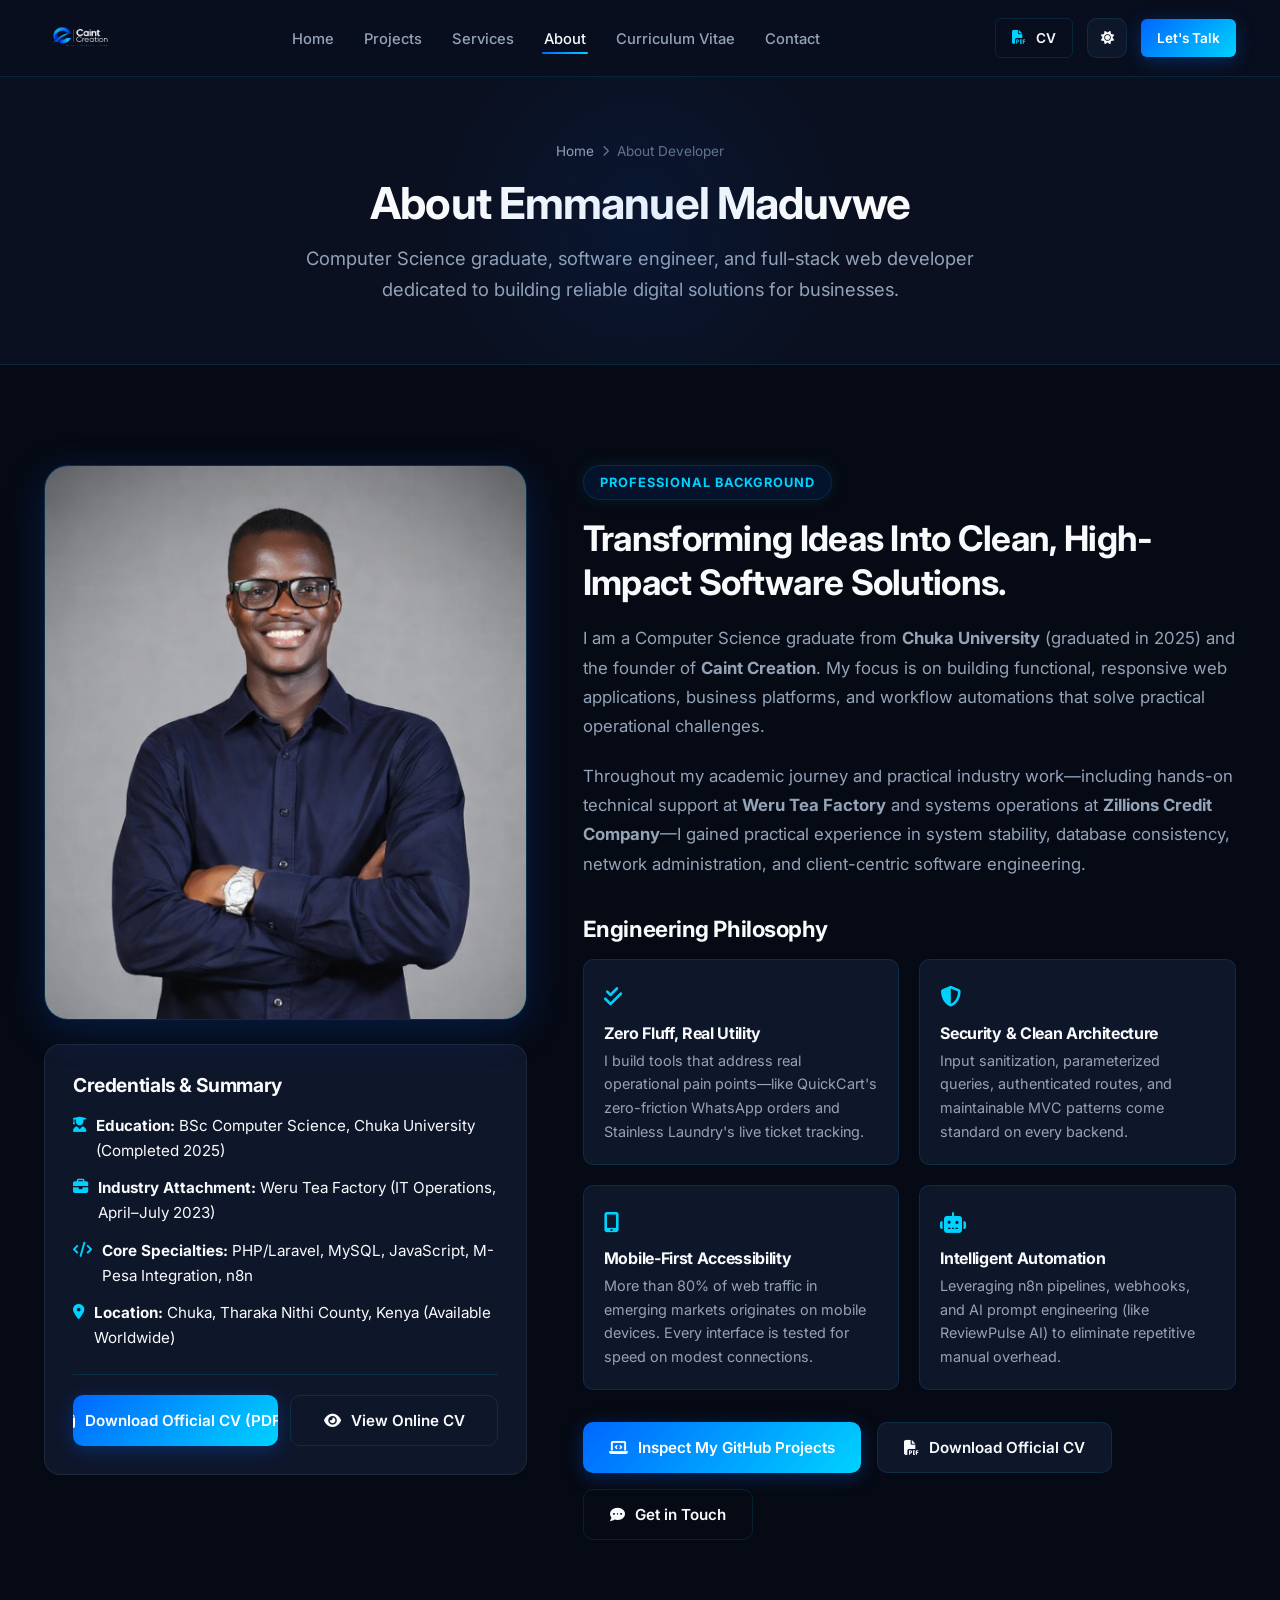
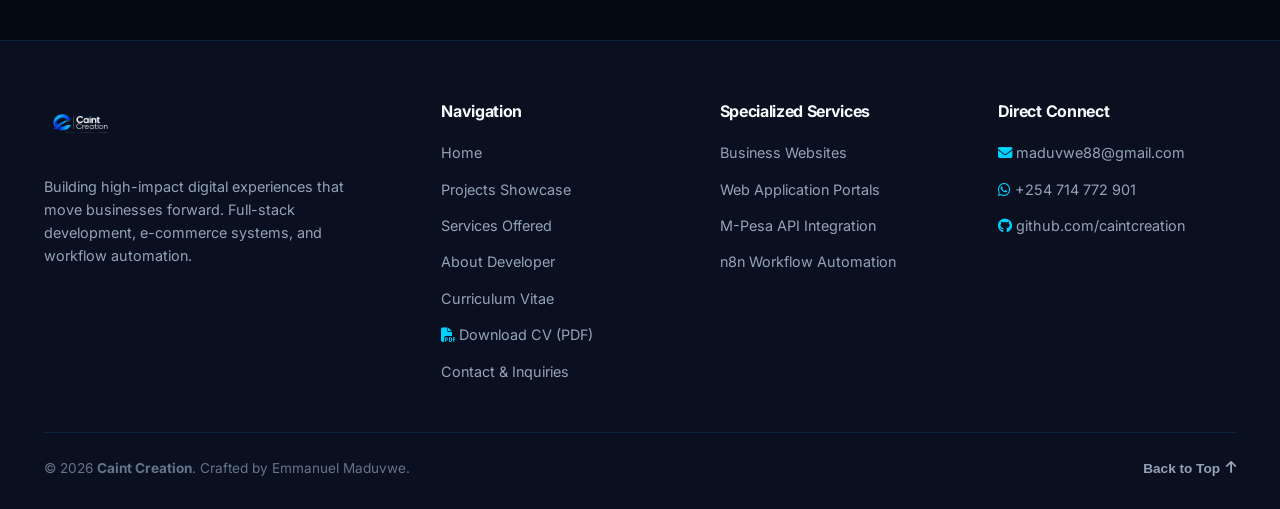
==== commit fda8502e: "Fix mobile responsiveness: isolate off-canvas drawer with CSS transform, clean mobile navbar, and el" ====
--- a/about.html
+++ b/about.html
@@ -12,7 +12,7 @@
   <link rel="preconnect" href="https://fonts.gstatic.com" crossorigin>
   <link href="https://fonts.googleapis.com/css2?family=Inter:wght@300;400;500;600;700;800;900&family=JetBrains+Mono:wght@400;500;600&display=swap" rel="stylesheet">
   <link rel="stylesheet" href="https://cdnjs.cloudflare.com/ajax/libs/font-awesome/6.5.1/css/all.min.css">
-  <link rel="stylesheet" href="style.css">
+  <link rel="stylesheet" href="style.css?v=2.2">
 </head>
 
 <body class="dark-mode">
@@ -232,6 +232,6 @@
     </div>
   </footer>
 
-  <script src="script.js"></script>
+  <script src="script.js?v=2.2"></script>
 </body>
 </html>
--- a/style.css
+++ b/style.css
@@ -117,6 +117,9 @@
   scroll-behavior: smooth;
   font-size: 16px;
   -webkit-text-size-adjust: 100%;
+  overflow-x: hidden;
+  width: 100%;
+  max-width: 100%;
 }
 
 body {
@@ -124,11 +127,22 @@
   color: var(--text-primary);
   line-height: 1.65;
   overflow-x: hidden;
+  width: 100%;
+  max-width: 100%;
   position: relative;
   transition: background-color var(--transition-normal), color var(--transition-normal);
   min-height: 100vh;
   display: flex;
   flex-direction: column;
+}
+
+/* Visibility utilities */
+.mobile-only {
+  display: none !important;
+}
+
+.desktop-only {
+  display: inline-flex !important;
 }
 
 main {
@@ -1820,6 +1834,7 @@
   .hero-container {
     grid-template-columns: 1fr;
     text-align: center;
+    gap: 40px;
   }
 
   .hero-content {
@@ -1845,61 +1860,317 @@
 
   .footer-top {
     grid-template-columns: 1fr 1fr;
-  }
-}
-
-@media (max-width: 768px) {
-  .section-padding {
-    padding-top: 64px;
-    padding-bottom: 64px;
-  }
-
-  .hero-title {
-    font-size: 2.3rem;
-  }
-
-  .section-title {
-    font-size: 1.85rem;
+    gap: 36px;
+  }
+
+  .services-grid {
+    grid-template-columns: repeat(auto-fill, minmax(300px, 1fr));
+  }
+
+  .skills-container {
+    grid-template-columns: repeat(auto-fit, minmax(300px, 1fr));
+  }
+}
+
+/* Tablet & Mobile Navigation Breakpoint */
+@media (max-width: 992px) {
+  .desktop-only {
+    display: none !important;
+  }
+
+  .mobile-only {
+    display: block !important;
   }
 
   .hamburger {
-    display: block;
+    display: flex;
+    align-items: center;
+    justify-content: center;
   }
 
   .nav-links {
     position: fixed;
     top: 0;
-    right: -100%;
-    width: 290px;
+    right: 0;
+    width: min(320px, 85vw);
     height: 100vh;
+    height: 100dvh;
     background: var(--bg-card);
     border-left: 1px solid var(--border-color);
     flex-direction: column;
     align-items: flex-start;
-    padding: 80px 30px;
+    padding: 72px 24px 30px;
+    gap: 16px;
+    transform: translateX(105%);
+    visibility: hidden;
+    pointer-events: none;
+    transition: transform var(--transition-normal), visibility var(--transition-normal);
+    z-index: 1001;
+    overflow-y: auto;
+    -webkit-overflow-scrolling: touch;
+    box-shadow: -15px 0 45px rgba(0, 0, 0, 0.75);
+  }
+
+  .nav-links.active {
+    transform: translateX(0);
+    visibility: visible;
+    pointer-events: auto;
+  }
+
+  .nav-links li {
+    width: 100%;
+  }
+
+  .nav-links .nav-link {
+    display: block;
+    width: 100%;
+    padding: 10px 14px;
+    font-size: 1.05rem;
+    border-radius: var(--radius-sm);
+  }
+
+  .nav-links .nav-link:hover,
+  .nav-links .nav-link.active {
+    background: rgba(0, 210, 255, 0.08);
+  }
+
+  .nav-actions {
+    gap: 10px;
+  }
+
+  .brand-logo-img {
+    height: 40px;
+    max-width: 160px;
+  }
+}
+
+/* Mobile Devices */
+@media (max-width: 768px) {
+  .container {
+    padding-left: 16px;
+    padding-right: 16px;
+  }
+
+  .section-padding {
+    padding-top: 56px;
+    padding-bottom: 56px;
+  }
+
+  .nav-container {
+    height: 64px;
+  }
+
+  .brand-logo-img {
+    height: 36px;
+    max-width: 140px;
+  }
+
+  .theme-toggle {
+    width: 36px;
+    height: 36px;
+  }
+
+  /* Hero Section Mobile */
+  .hero {
+    padding-top: 32px;
+    padding-bottom: 48px;
+  }
+
+  .hero-pill {
+    font-size: 0.78rem;
+    padding: 6px 12px;
+    margin-bottom: 16px;
+    max-width: 100%;
+  }
+
+  .hero-title {
+    font-size: clamp(1.95rem, 7.5vw, 2.45rem);
+    line-height: 1.2;
+    margin-bottom: 14px;
+    word-break: break-word;
+  }
+
+  .hero-subtitle {
+    font-size: 1.05rem;
+    margin-bottom: 14px;
+    line-height: 1.4;
+  }
+
+  .hero-description {
+    font-size: 0.95rem;
+    margin-bottom: 24px;
+    line-height: 1.6;
+  }
+
+  .hero-actions {
+    flex-direction: column;
+    width: 100%;
+    gap: 12px;
+    margin-bottom: 30px;
+  }
+
+  .hero-actions .btn {
+    width: 100%;
+    justify-content: center;
+  }
+
+  .hero-trust-bar {
+    flex-direction: column;
+    align-items: flex-start;
+    gap: 12px;
+    padding-top: 20px;
+  }
+
+  .trust-item {
+    font-size: 0.82rem;
+  }
+
+  /* Hero Portrait on Mobile */
+  .portrait-frame {
+    max-width: min(320px, 90vw);
+    aspect-ratio: 1 / 1.15;
+    margin: 0 auto;
+  }
+
+  .floating-badge {
+    padding: 8px 12px;
+    gap: 8px;
+  }
+
+  .floating-badge-top {
+    top: 10px;
+    right: 8px;
+  }
+
+  .floating-badge-bottom {
+    bottom: 10px;
+    left: 8px;
+  }
+
+  .floating-icon {
+    width: 32px;
+    height: 32px;
+    font-size: 0.95rem;
+  }
+
+  .floating-text strong {
+    font-size: 0.78rem;
+  }
+
+  .floating-text span {
+    font-size: 0.68rem;
+  }
+
+  /* Section Titles */
+  .section-header {
+    margin-bottom: 36px;
+  }
+
+  .section-eyebrow {
+    font-size: 0.78rem;
+  }
+
+  .section-title {
+    font-size: 1.75rem;
+  }
+
+  .section-subtitle {
+    font-size: 0.92rem;
+  }
+
+  /* Grids Mobile */
+  .projects-grid {
+    grid-template-columns: 1fr;
+    gap: 24px;
+  }
+
+  .project-body {
+    padding: 20px 16px;
+  }
+
+  .project-card-actions {
+    flex-direction: column;
+    align-items: stretch;
+    gap: 12px;
+  }
+
+  .project-card-actions .btn {
+    width: 100%;
+    justify-content: center;
+  }
+
+  .project-links {
+    justify-content: center;
+  }
+
+  /* Search & Filter Controls Mobile */
+  .search-filter-wrap {
+    flex-direction: column;
+    align-items: stretch;
+    gap: 16px;
+  }
+
+  .filter-bar {
+    justify-content: flex-start;
+    overflow-x: auto;
+    flex-wrap: nowrap;
+    padding-bottom: 8px;
+    -webkit-overflow-scrolling: touch;
+    width: 100%;
+    scrollbar-width: none;
+  }
+
+  .filter-bar::-webkit-scrollbar {
+    display: none;
+  }
+
+  .filter-btn {
+    white-space: nowrap;
+    flex-shrink: 0;
+    padding: 6px 14px;
+    font-size: 0.82rem;
+  }
+
+  .project-search-box {
+    max-width: 100%;
+    min-width: 100%;
+  }
+
+  .services-grid {
+    grid-template-columns: 1fr;
     gap: 20px;
-    transition: right var(--transition-normal);
-    z-index: 999;
-  }
-
-  .nav-links.active {
-    right: 0;
+  }
+
+  .service-card {
+    padding: 24px 18px;
+  }
+
+  .skills-container {
+    grid-template-columns: 1fr;
+    gap: 20px;
+  }
+
+  .skill-category-card {
+    padding: 22px 18px;
   }
 
   .contact-grid {
     grid-template-columns: 1fr;
+    gap: 32px;
+  }
+
+  .contact-card,
+  .contact-form-container {
+    padding: 24px 18px;
   }
 
   .form-row {
     grid-template-columns: 1fr;
   }
 
-  .projects-grid {
-    grid-template-columns: 1fr;
-  }
-
   .footer-top {
     grid-template-columns: 1fr;
+    gap: 28px;
   }
 
   .footer-bottom {
@@ -1908,12 +2179,94 @@
     text-align: center;
   }
 
+  /* Subpage Headers */
+  .page-header {
+    padding: 48px 0 28px;
+  }
+
+  .page-title {
+    font-size: 2rem;
+  }
+
+  .page-desc {
+    font-size: 0.95rem;
+  }
+
+  /* Modal Mobile Responsiveness */
+  .modal-container {
+    max-height: 94vh;
+    border-radius: var(--radius-lg);
+    margin: 8px;
+    width: calc(100% - 16px);
+  }
+
+  .modal-header {
+    padding: 14px 16px;
+    flex-wrap: wrap;
+    gap: 10px;
+  }
+
+  .modal-body {
+    padding: 16px 12px;
+  }
+
+  .viewport-switch-bar {
+    display: none;
+  }
+
   .modal-frame-stage {
-    min-height: 320px;
+    min-height: 240px;
+    border-radius: var(--radius-md);
+    border-top: 1px solid var(--border-color);
   }
 
   .modal-live-iframe {
-    height: 380px;
+    height: 340px;
+  }
+
+  .modal-mode-tabs {
+    flex-wrap: wrap;
+    gap: 6px;
+    width: 100%;
+  }
+
+  .modal-tab-btn {
+    flex: 1 1 auto;
+    justify-content: center;
+    padding: 6px 10px;
+    font-size: 0.78rem;
+  }
+}
+
+/* Very Small Mobile Screens (360px and under) */
+@media (max-width: 380px) {
+  .hero-title {
+    font-size: 1.85rem;
+  }
+
+  .hero-pill {
+    font-size: 0.72rem;
+  }
+
+  .brand-logo-img {
+    height: 32px;
+    max-width: 125px;
+  }
+
+  .portrait-frame {
+    max-width: 270px;
+  }
+
+  .floating-badge {
+    padding: 6px 10px;
+  }
+
+  .floating-text strong {
+    font-size: 0.72rem;
+  }
+
+  .floating-text span {
+    font-size: 0.62rem;
   }
 }
 
